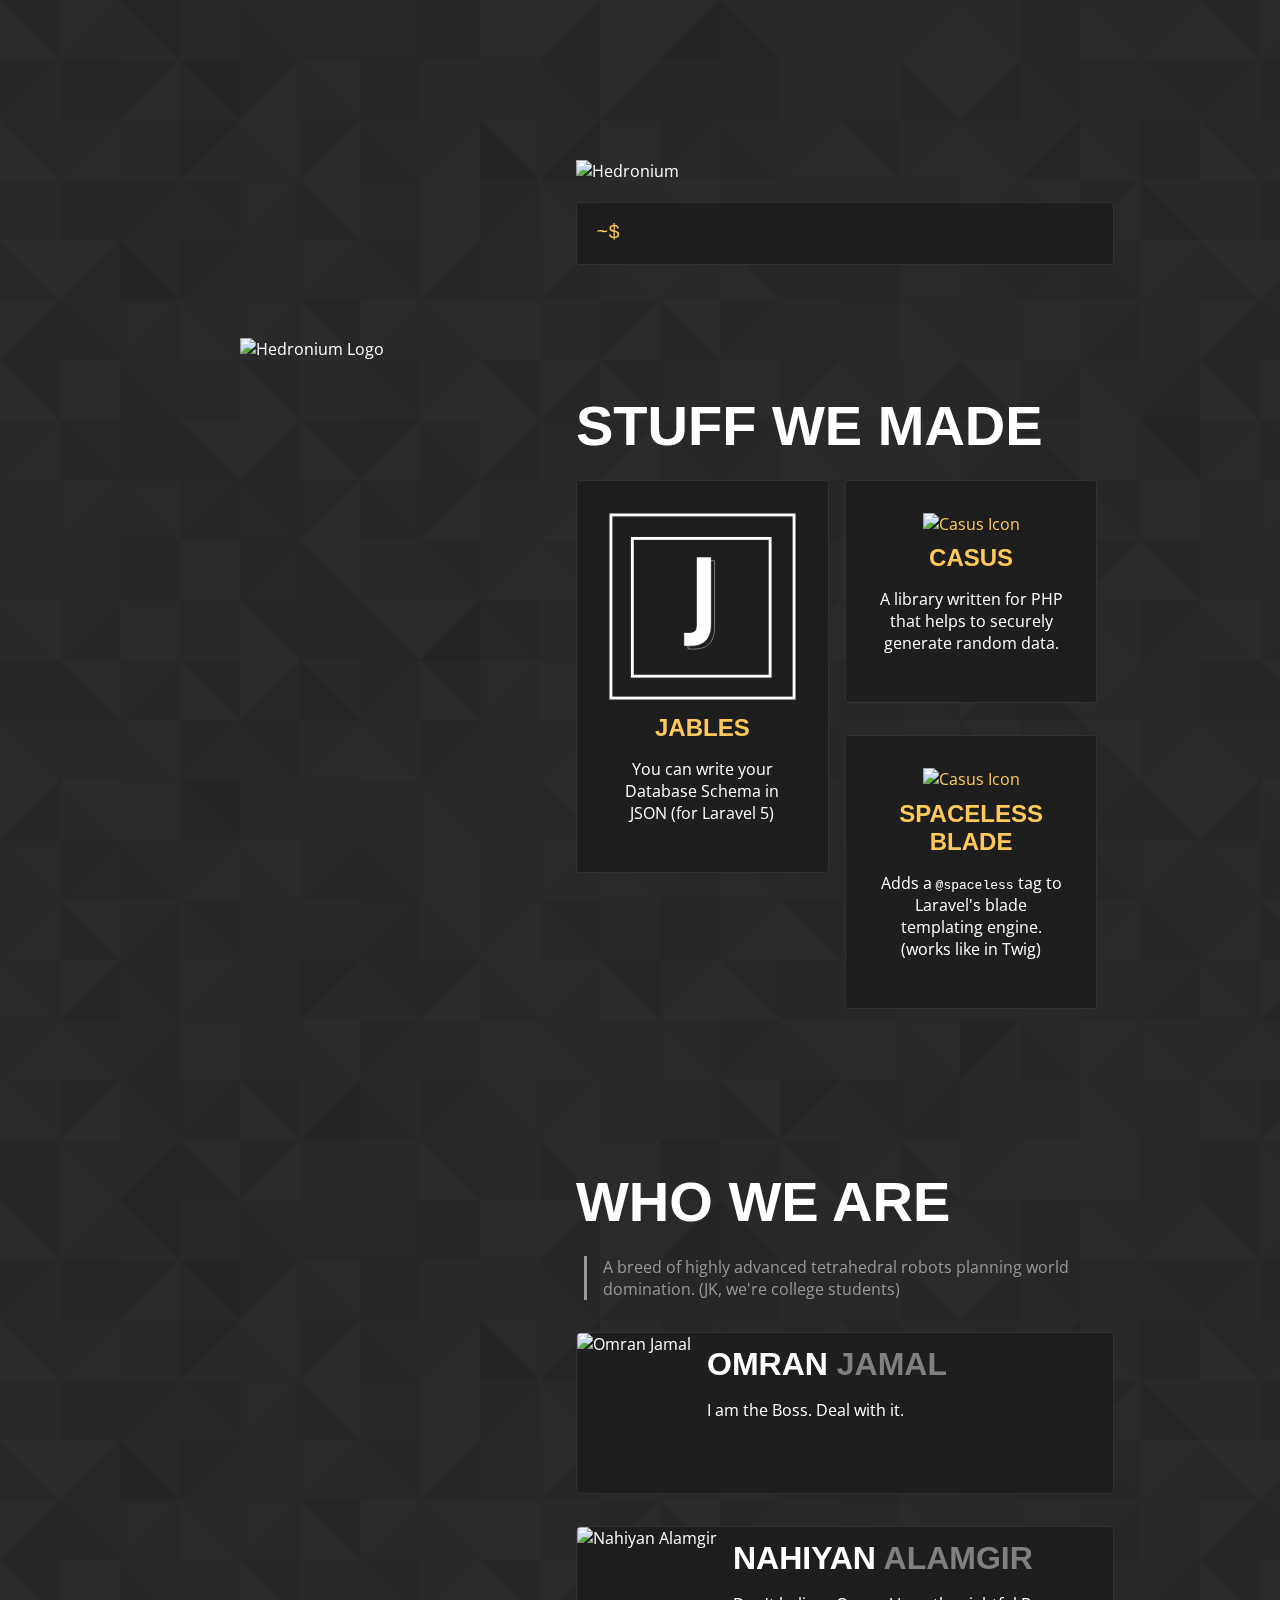
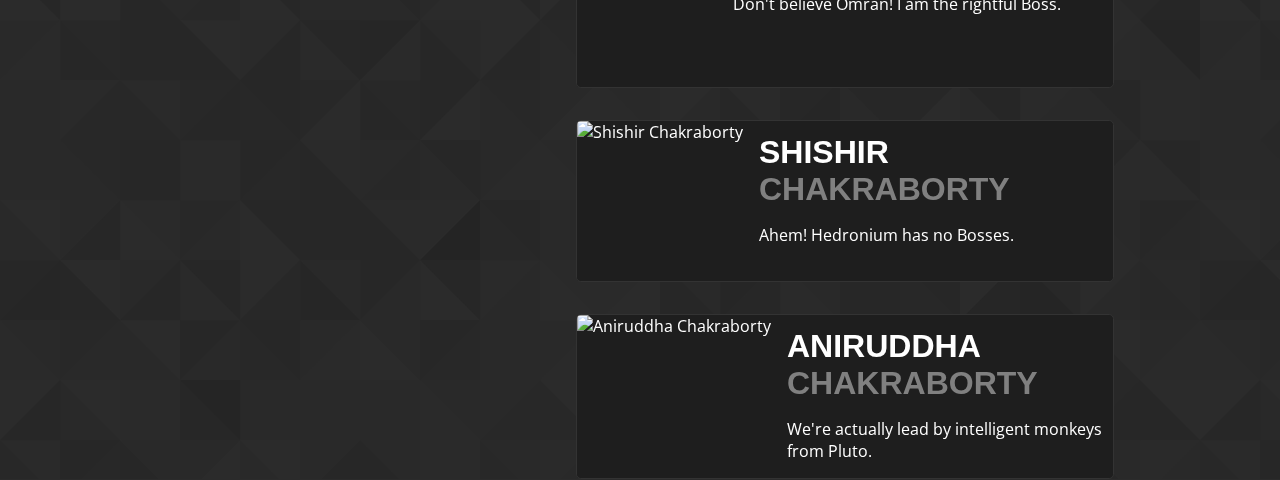
==== index.htm @ 778eb7bd "added the Jables Project" ====
<!DOCTYPE html>
<html lang="en">
<head>
	<meta charset="UTF-8">
	<meta name="viewport" content="width=device-width">

	<meta name="description" content="We're a team of young coders who write code when bored.">
	<meta name="keywords" content="Open Source, Hedronium, Team, Dhaka, Bangladesh">

	<meta property="og:title" content="Hedronium" />
	<meta property="og:type" content="website" />
	<meta property="og:site_name" content="Hedronium"/>
	<meta property="og:url" content="http://www.hedron.link" />
	<meta property="og:description" content="We code stuff when we're bored." />
	<meta property="og:locale" content="en_US" /> 

	<meta property="og:image" content="http://www.hedron.link/images/open_graph.jpg" />
	<meta property="og:image:width" content="1200" />
	<meta property="og:image:height" content="630" />

	<title>Hedronium</title>

	<link rel="stylesheet" href="//cdnjs.cloudflare.com/ajax/libs/normalize/3.0.3/normalize.min.css">
	<link rel="stylesheet" href="styles/fonts/bebas/BebasNeueBold-Regular.css">
	<link rel="stylesheet" href="styles/fonts/social/css/hedronium-social.css">
	<link href='http://fonts.googleapis.com/css?family=Open+Sans:400,300,700,800' rel='stylesheet' type='text/css'>

	<link rel="stylesheet" href="styles/hedronium.css">
	<link rel="icon" type="image/png" href="favicon.png">

	<script>
	  (function(i,s,o,g,r,a,m){i['GoogleAnalyticsObject']=r;i[r]=i[r]||function(){
	  (i[r].q=i[r].q||[]).push(arguments)},i[r].l=1*new Date();a=s.createElement(o),
	  m=s.getElementsByTagName(o)[0];a.async=1;a.src=g;m.parentNode.insertBefore(a,m)
	  })(window,document,'script','//www.google-analytics.com/analytics.js','ga');

	  ga('create', 'UA-65319241-1', 'auto');
	  ga('require', 'linkid', 'linkid.js');
	  ga('send', 'pageview');
	</script>
</head>
<body>
	<h1><strong>Hedron</strong>ium</h1>
	<div id="svg" class="svg target">
		<object type="image/svg+xml" data="images/logo.svg">
			<img src="images/logo.png" alt="Hedronium Logo">
		</object>
	</div>

	<div id="target" class="threed target hidden"></div>

	<main class="main">
		<section class="intro">
			<h2>Introduction</h2>
			<object type="image/svg+xml" data="images/textual.svg">
				<img src="images/textual.png" alt="Hedronium">
			</object>

			<p class="tagline">
				<span>~$</span>
				<span id="typist" class="typist">We code stuff when we're bored. </span>
			</p>

			<div class="social">
				<a href="https://github.com/hedronium" class="icon-github" title="Hedronium Github Profile" target="_blank"></a>
				<a href="https://www.facebook.com/hedronium" class="icon-facebook" title="Hedronium Facebook Page" target="_blank"></a>
			</div>
		</section>
		<section class="which">
			<h2>Stuff We Made</h2>
			<section class="projects">
				<div class="row">
					<a class="project" href="https://github.com/hedronium/Jables" target="_blank">
						<div class="image">
							<object type="image/svg+xml" data="images/jables.svg">
								<img src="images/jables.png" alt="Casus Icon">
							</object>
						</div>
						<h3>Jables</h3>
						<p>You can write your Database Schema in JSON (for Laravel 5)</p>
					</a>
					<a class="project" href="http://www.hedron.link/Casus/" target="_blank">
						<div class="image">
							<object type="image/svg+xml" data="images/casus.svg">
								<img src="images/casus.png" alt="Casus Icon">
							</object>
						</div>
						<h3>Casus</h3>
						<p>A library written for PHP that helps to securely generate random data.</p>
					</a>
					<a class="project" href="https://github.com/hedronium/SpacelessBlade" target="_blank">
						<div class="image">
							<object type="image/svg+xml" data="images/spaceless-blade.svg">
								<img src="images/spaceless-blade.png" alt="Casus Icon">
							</object>
						</div>
						<h3>Spaceless Blade</h3>
						<p>Adds a <code>@spaceless</code> tag to Laravel's blade templating engine. (works like in Twig)</p>
					</a>
				</div>
			</section>
		</section>
		<section class="who">
			<h2>Who We Are</h2>
			<blockquote class="desc">
				A breed of highly advanced tetrahedral robots planning world domination. (JK, we're college students)
			</blockquote>
			<div class="faces">
				<div class="face">
					<div class="pic">
						<img src="images/faces/omran.jpg" alt="Omran Jamal">
					</div>
					<h3><em>Omran</em> Jamal</h3>
					<p>I am the Boss. Deal with it.</p>
					<div class="social">
						<a href="https://facebook.com/omran.jamal" class="icon-facebook" target="_blank"></a>
						<a href="https://github.com/omranjamal" class="icon-github" target="_blank"></a>
						<a href="https://twitter.com/omranjamal" class="icon-twitter" target="_blank"></a>
						<a href="http://omranjamal.me" class="icon-web" target="_blank"></a>
					</div>
				</div>
				<div class="face">
					<div class="pic">
						<img src="images/faces/nahiyan.jpg" alt="Nahiyan Alamgir">
					</div>
					<h3><em>Nahiyan</em> Alamgir</h3>
					<p>Don't believe Omran! I am the rightful Boss.</p>
					<div class="social">
						<a href="https://www.facebook.com/Nahiyan123" class="icon-facebook" target="_blank"></a>
						<a href="" class="icon-github" target="_blank"></a>
					</div>
				</div>
				<div class="face">
					<div class="pic">
						<img src="images/faces/shishir.jpg" alt="Shishir Chakraborty">
					</div>
					<h3><em>Shishir</em> Chakraborty</h3>
					<p>Ahem! Hedronium has no Bosses.</p>
					<div class="social">
						<a href="https://www.facebook.com/shishir.chakraborty" class="icon-facebook" target="_blank"></a>
						<a href="" class="icon-github" target="_blank"></a>
					</div>
				</div>
				<div class="face">
					<div class="pic">
						<img src="images/faces/aniruddha.jpg" alt="Aniruddha Chakraborty">
					</div>
					<h3><em>Aniruddha</em> Chakraborty</h3>
					<p>We're actually lead by intelligent monkeys from Pluto.</p>
					<div class="social">
						<a href="https://www.facebook.com/aniruddha.chakraborty.5817" class="icon-facebook" target="_blank"></a>
						<a href="" class="icon-github" target="_blank"></a>
					</div>
				</div>
			</div>
		</section>
	</main>

	<script src="https://cdnjs.cloudflare.com/ajax/libs/jquery/2.1.4/jquery.min.js"></script>
	<script src="https://cdnjs.cloudflare.com/ajax/libs/three.js/r71/three.min.js"></script>

	<script src="js/3d.js"></script>
	<script src="bower_components/typed.js/dist/typed.min.js"></script>
	<script src="js/modernizer.js"></script>
	<script src="js/hedronium.js"></script>
</body>
</html>
---- styles/hedronium.css ----
.clear:before,.which .project:before,.which .row:before,.who .face:before,.clear:after,.which .project:after,.which .row:after,.who .face:after{content:" ";display:table}.clear:after,.which .project:after,.which .row:after,.who .face:after{clear:both}.clear,.which .project,.which .row,.who .face{*zoom:1}*{box-sizing:border-box}html,body{background:#2B2B2B url(../images/background.png);color:#fff;font-family:'Open Sans', sans-serif}h1{display:none}h2,h3{text-transform:uppercase;font-family:BebasNeueBold, sans-serif;color:#fff;margin:0.4em 0}h2{font-size:2.5em;text-align:center}a{text-decoration:none;color:#FFC95A;-moz-transition:all 100ms;-o-transition:all 100ms;-webkit-transition:all 100ms;transition:all 100ms}a:hover{color:#ffeac0}blockquote{margin:0.5em;padding-left:1em;border-left:0.2em solid #999;color:#999;font-style:italics}.intro p,.which .project,.who .face{background-color:#1e1e1e;-moz-border-radius:0.2em;-webkit-border-radius:0.2em;border-radius:0.2em;border:0.1em #333 solid}.target{position:absolute;width:100%;height:65%;top:0;left:0}.main{width:90%;margin:auto;left:0;right:0;position:absolute;top:55%}.intro{margin-bottom:8em}.intro h2{display:none}.intro object,.intro img{width:100%}.intro p{color:#FFC95A;font-size:1.5em;padding:1em;font-family:monospace;margin:1em 0}.intro .social{text-align:center}.intro a{font-size:3em;text-shadow:0 0.1em 0 rgba(0,0,0,0.4);text-shadow:0 0.1em 0 0 rgba(0,0,0,0.4)}.which{margin-bottom:8em}.which .project{width:100%}.which .project{display:block;float:left;width:100%;-moz-transition:all 200ms;-o-transition:all 200ms;-webkit-transition:all 200ms;transition:all 200ms;padding:2em}.which .project:hover{background:#121212}.which object,.which img{width:100%}.which object{pointer-events:none}.which .projects{text-align:center}.which .row{width:100%}.which .project{margin-bottom:2em}.which h3{color:#FFC95A;font-size:1.5em}.which p{color:#fff}.who{margin-bottom:10em}.who .face{padding:2em;overflow:hidden;width:100%;-moz-border-radius:0.3em;-webkit-border-radius:0.3em;border-radius:0.3em;margin:2em 0}.who .pic{display:none}.who img{display:inline-block;height:100%}.who h3{font-size:2em;color:gray}.who h3 em{font-style:normal;color:#fff}.who .social a{font-size:1.3em;text-shadow:0 0.2em 0 rgba(0,0,0,0.4);text-shadow:0 0.2em 0 0 rgba(0,0,0,0.4)}.target.threed{display:none}.target object,.target img{position:absolute;margin:auto;top:0;left:0;right:0;bottom:0;width:50%;max-height:50%}html.webgl .svg{display:none}html.webgl .threed{display:block}
@media (max-width: 48em){b{color:0}}@media (min-width: 48em){b{color:0}h2{text-align:left;font-size:3.5em}.target,.main{top:0}.target{float:left;width:50%;position:fixed;height:100%;right:0}.main{float:left;width:55%;height:100%;left:auto;padding-top:10em;position:absolute;right:0;padding-right:2em}.main>section{width:80%}body{margin-bottom:1px}.intro .social{text-align:right}.which .project{float:left;width:47%;margin-right:3%}.who .face{padding:0}.who .pic{display:block;height:10em;float:left;margin-right:1em;text-align:center}}@media (min-width: 48em) and (max-width: 75em){b{color:0}}@media (min-width: 75em){b{color:0}}
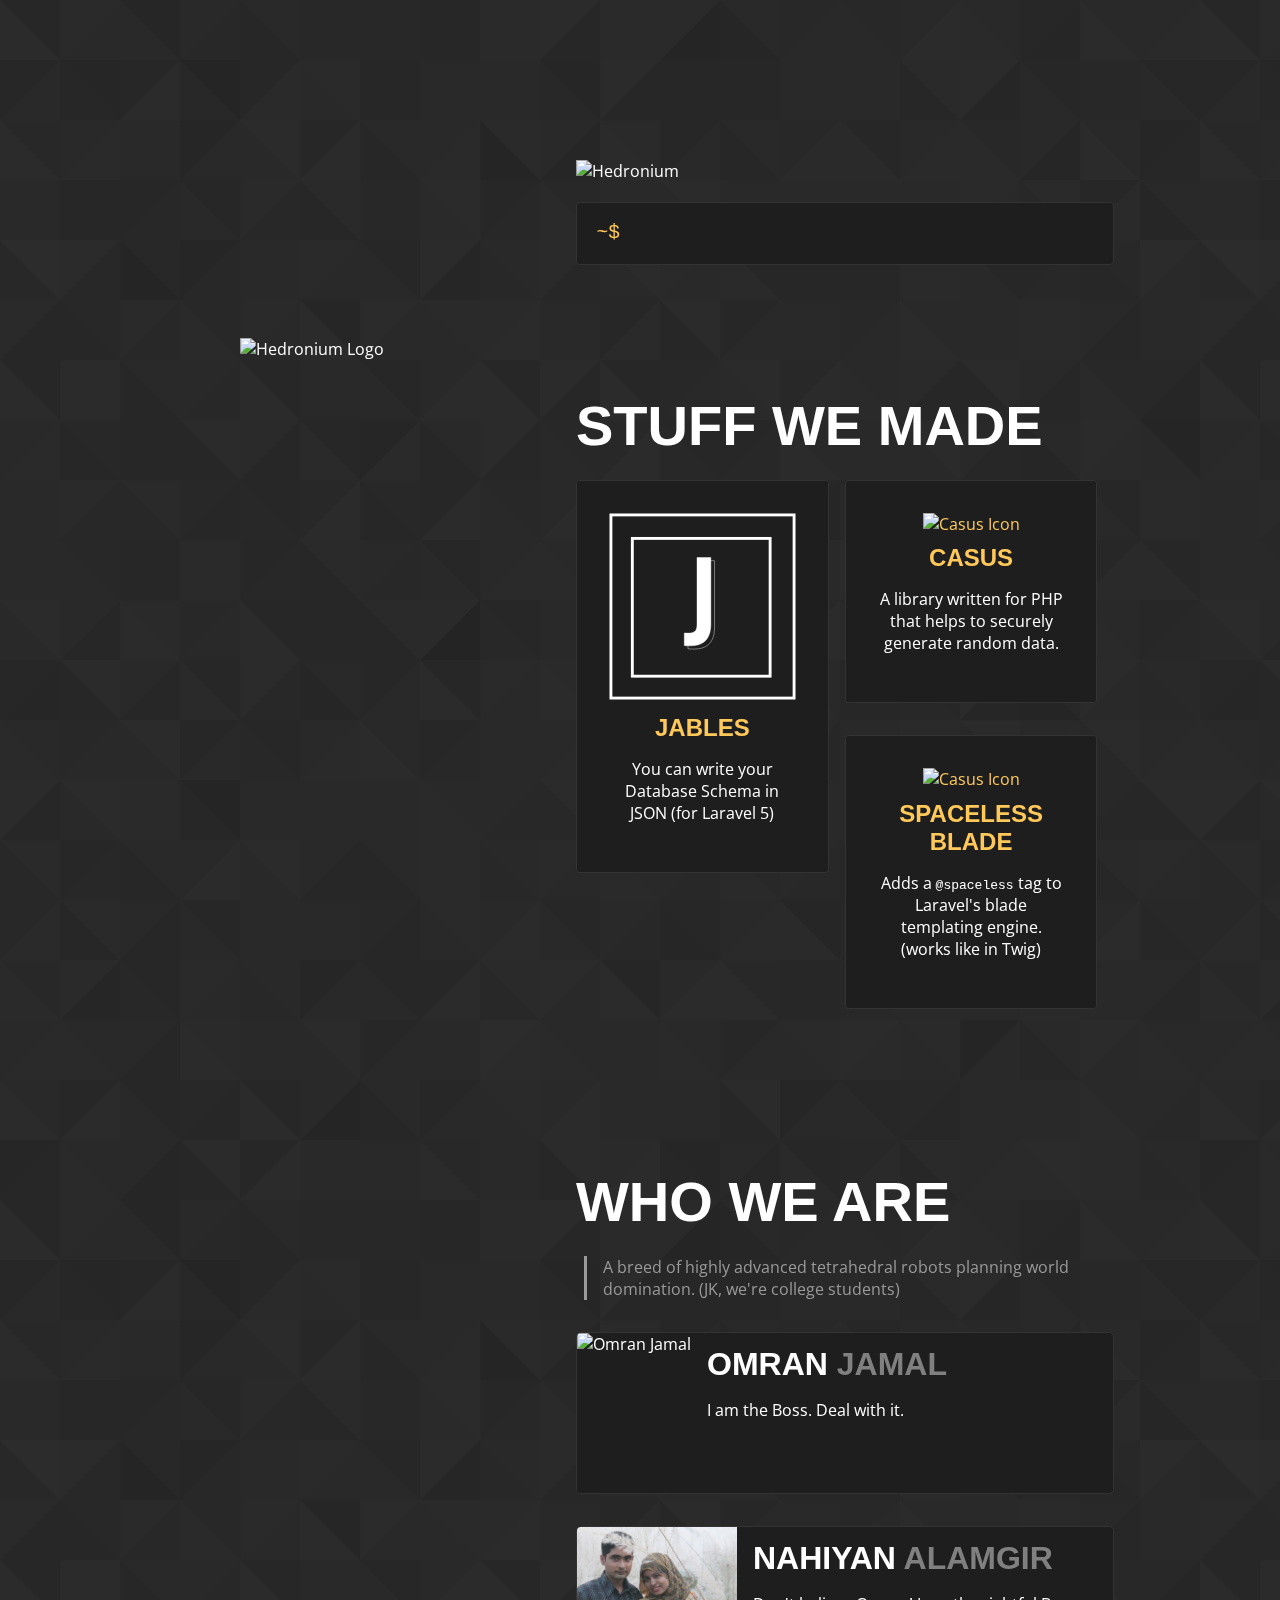
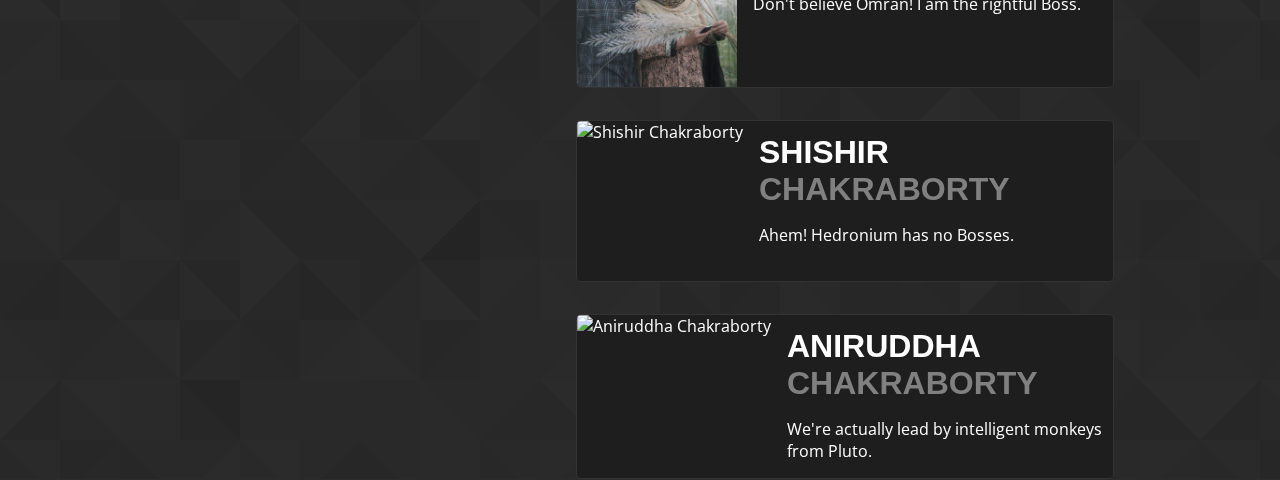
==== commit 12389e77: "Merge branch 'master' of github.com:Hedronium/hedronium.github.io" ====
--- a/index.htm
+++ b/index.htm
@@ -128,6 +128,7 @@
 					<div class="social">
 						<a href="https://www.facebook.com/Nahiyan123" class="icon-facebook" target="_blank"></a>
 						<a href="" class="icon-github" target="_blank"></a>
+						<a href="https://twitter.com/bdhlab" class="icon-twitter" target="_blank"></a>
 					</div>
 				</div>
 				<div class="face">
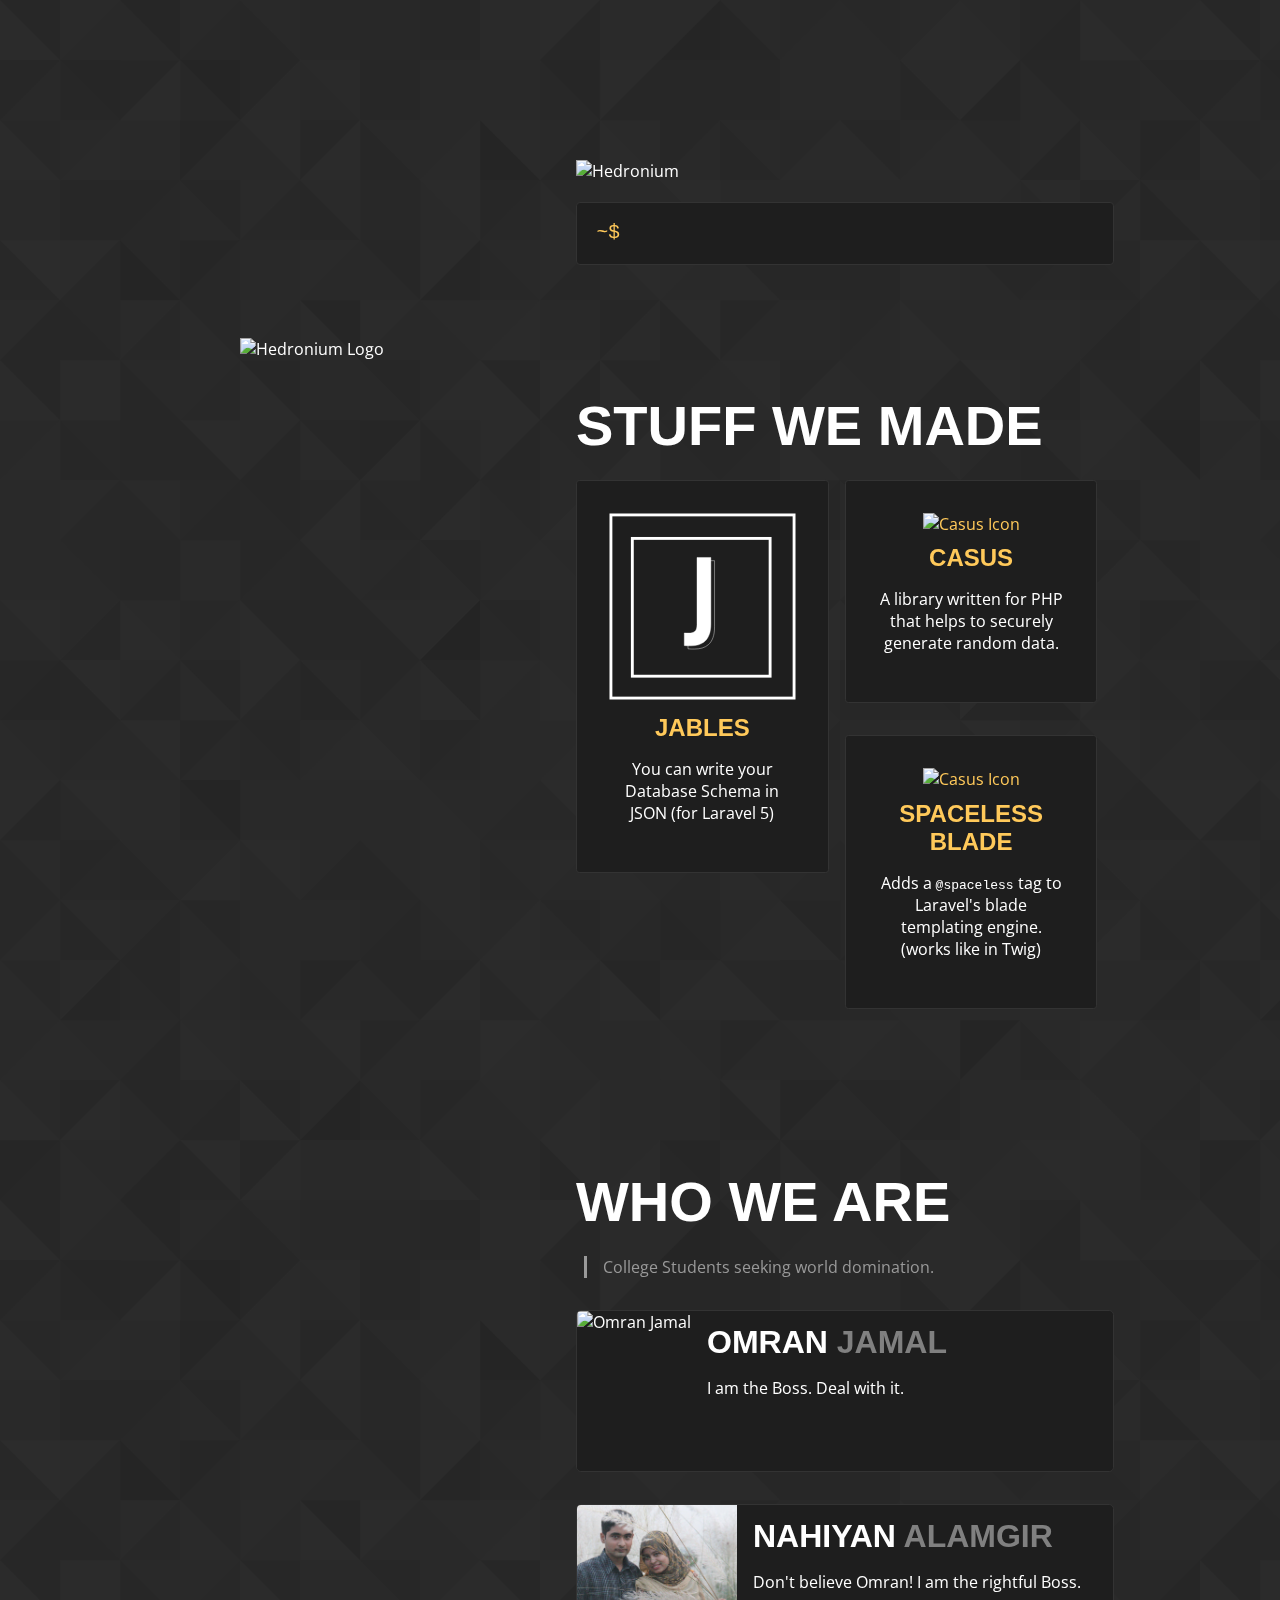
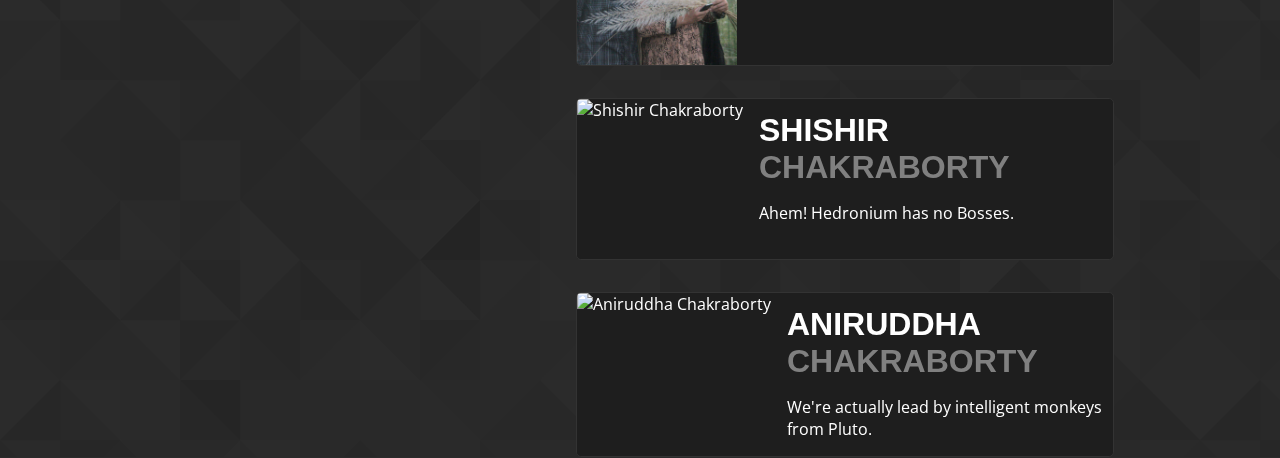
==== commit e63fddd2: "Merge pull request #1 from Hedronium/info-update" ====
--- a/index.htm
+++ b/index.htm
@@ -12,7 +12,7 @@
 	<meta property="og:site_name" content="Hedronium"/>
 	<meta property="og:url" content="http://www.hedron.link" />
 	<meta property="og:description" content="We code stuff when we're bored." />
-	<meta property="og:locale" content="en_US" /> 
+	<meta property="og:locale" content="en_US" />
 
 	<meta property="og:image" content="http://www.hedron.link/images/open_graph.jpg" />
 	<meta property="og:image:width" content="1200" />
@@ -103,7 +103,7 @@
 		<section class="who">
 			<h2>Who We Are</h2>
 			<blockquote class="desc">
-				A breed of highly advanced tetrahedral robots planning world domination. (JK, we're college students)
+				College Students seeking world domination.
 			</blockquote>
 			<div class="faces">
 				<div class="face">
@@ -150,7 +150,8 @@
 					<p>We're actually lead by intelligent monkeys from Pluto.</p>
 					<div class="social">
 						<a href="https://www.facebook.com/aniruddha.chakraborty.5817" class="icon-facebook" target="_blank"></a>
-						<a href="" class="icon-github" target="_blank"></a>
+						<a href="https://github.com/aniruddha-chakraborty" class="icon-github" target="_blank"></a>
+						<a href="http://anichakraborty.me" class="icon-web" target="_blank"></a>
 					</div>
 				</div>
 			</div>
@@ -165,4 +166,4 @@
 	<script src="js/modernizer.js"></script>
 	<script src="js/hedronium.js"></script>
 </body>
-</html>+</html>
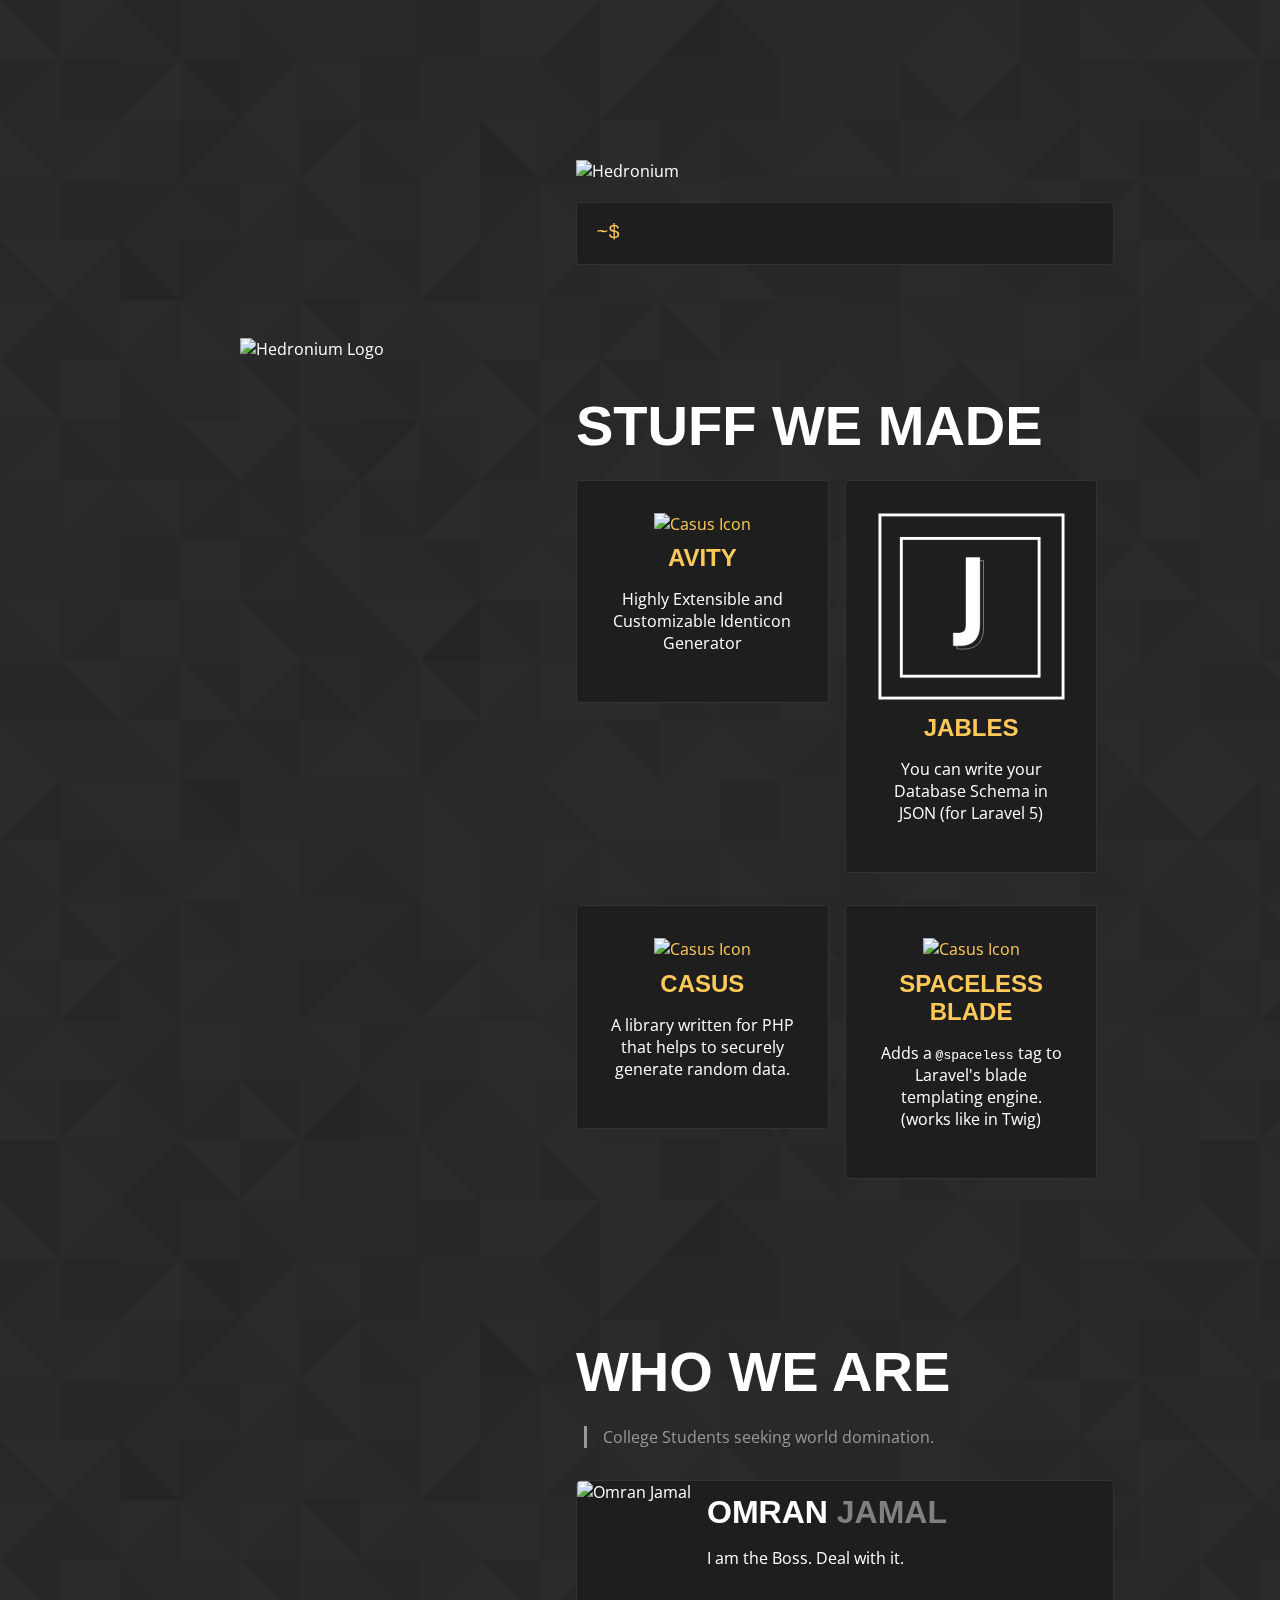
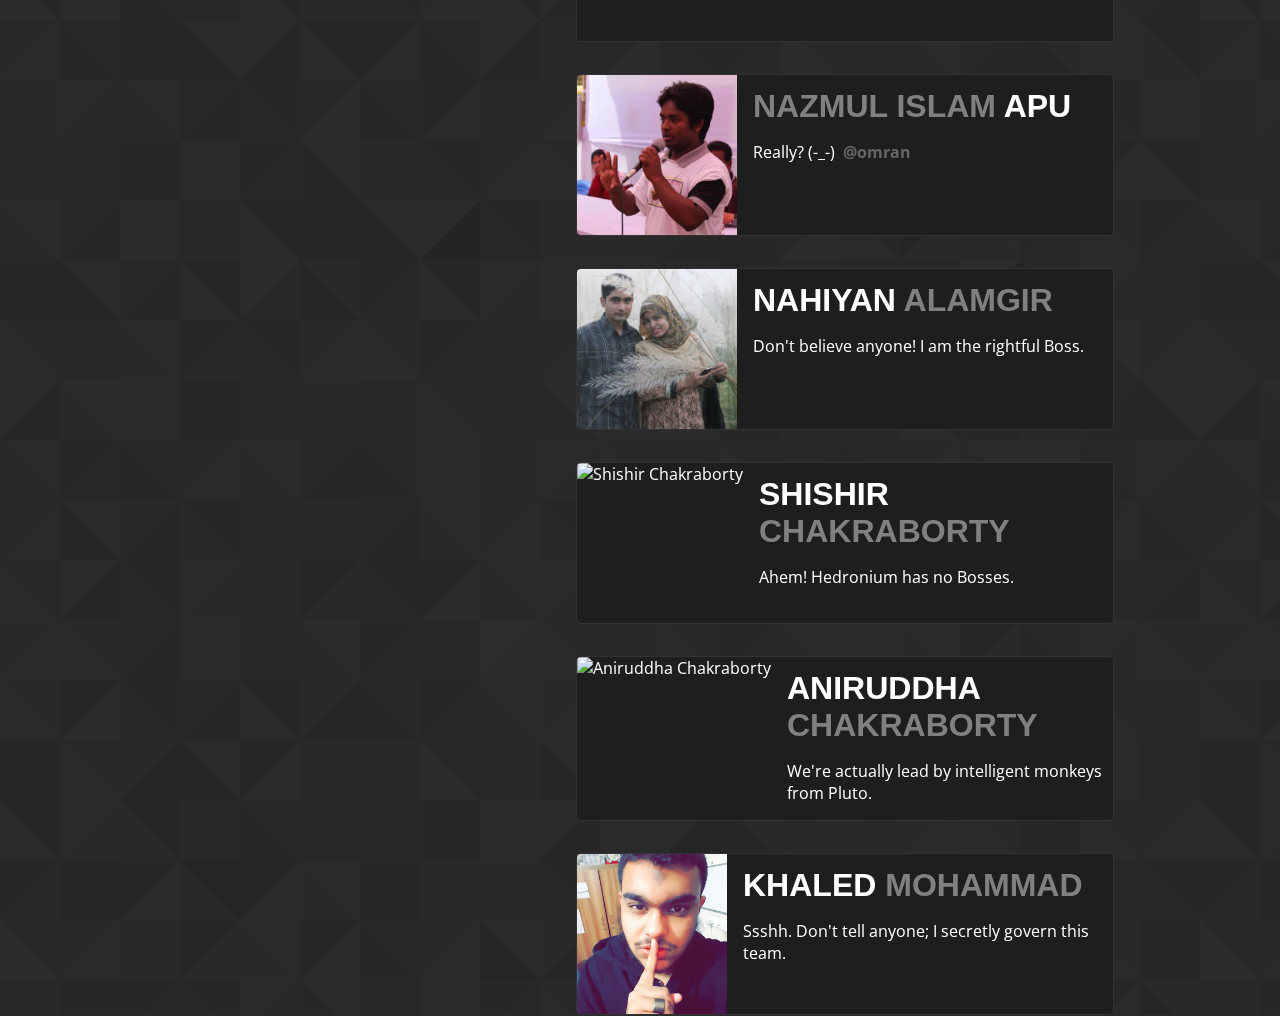
==== commit 8788af2b: "Added Khaled & Apu Bhaiya" ====
--- a/index.htm
+++ b/index.htm
@@ -70,6 +70,15 @@
 			<h2>Stuff We Made</h2>
 			<section class="projects">
 				<div class="row">
+					<a class="project" href="https://github.com/Hedronium/Avity" target="_blank">
+						<div class="image">
+							<!-- <object type="image/svg+xml" data="images/jables.svg"> -->
+								<img src="https://cloud.githubusercontent.com/assets/4700757/11439322/cf39b7a8-9524-11e5-9320-2b6045211b5f.jpeg" alt="Casus Icon">
+							<!-- </object> -->
+						</div>
+						<h3>Avity</h3>
+						<p>Highly Extensible and Customizable Identicon Generator</p>
+					</a>
 					<a class="project" href="https://github.com/hedronium/Jables" target="_blank">
 						<div class="image">
 							<object type="image/svg+xml" data="images/jables.svg">
@@ -121,10 +130,21 @@
 				</div>
 				<div class="face">
 					<div class="pic">
+						<img src="images/faces/apu.jpg" alt="Nazmul Islam Apu">
+					</div>
+					<h3>Nazmul Islam <em>Apu</em></h3>
+					<p>Really? (-_-) &nbsp;<b style="color: #666;">@omran</b></p>
+					<div class="social">
+						<a href="https://www.facebook.com/nazmulislam.apu.1" class="icon-facebook" target="_blank"></a>
+						<a href="https://github.com/apunazmul" class="icon-github" target="_blank"></a>
+					</div>
+				</div>
+				<div class="face">
+					<div class="pic">
 						<img src="images/faces/nahiyan.jpg" alt="Nahiyan Alamgir">
 					</div>
 					<h3><em>Nahiyan</em> Alamgir</h3>
-					<p>Don't believe Omran! I am the rightful Boss.</p>
+					<p>Don't believe anyone! I am the rightful Boss.</p>
 					<div class="social">
 						<a href="https://www.facebook.com/Nahiyan123" class="icon-facebook" target="_blank"></a>
 						<a href="" class="icon-github" target="_blank"></a>
@@ -152,6 +172,17 @@
 						<a href="https://www.facebook.com/aniruddha.chakraborty.5817" class="icon-facebook" target="_blank"></a>
 						<a href="https://github.com/aniruddha-chakraborty" class="icon-github" target="_blank"></a>
 						<a href="http://anichakraborty.me" class="icon-web" target="_blank"></a>
+					</div>
+				</div>
+				<div class="face">
+					<div class="pic">
+						<img src="images/faces/khaled.jpg" alt="Aniruddha Chakraborty">
+					</div>
+					<h3><em>Khaled</em> Mohammad</h3>
+					<p>Ssshh. Don't tell anyone; I secretly govern this team.</p>
+					<div class="social">
+						<a href="https://www.facebook.com/itskhaledmohammad" class="icon-facebook" target="_blank"></a>
+						<a href="https://github.com/itskhaledmohammad" class="icon-github" target="_blank"></a>
 					</div>
 				</div>
 			</div>
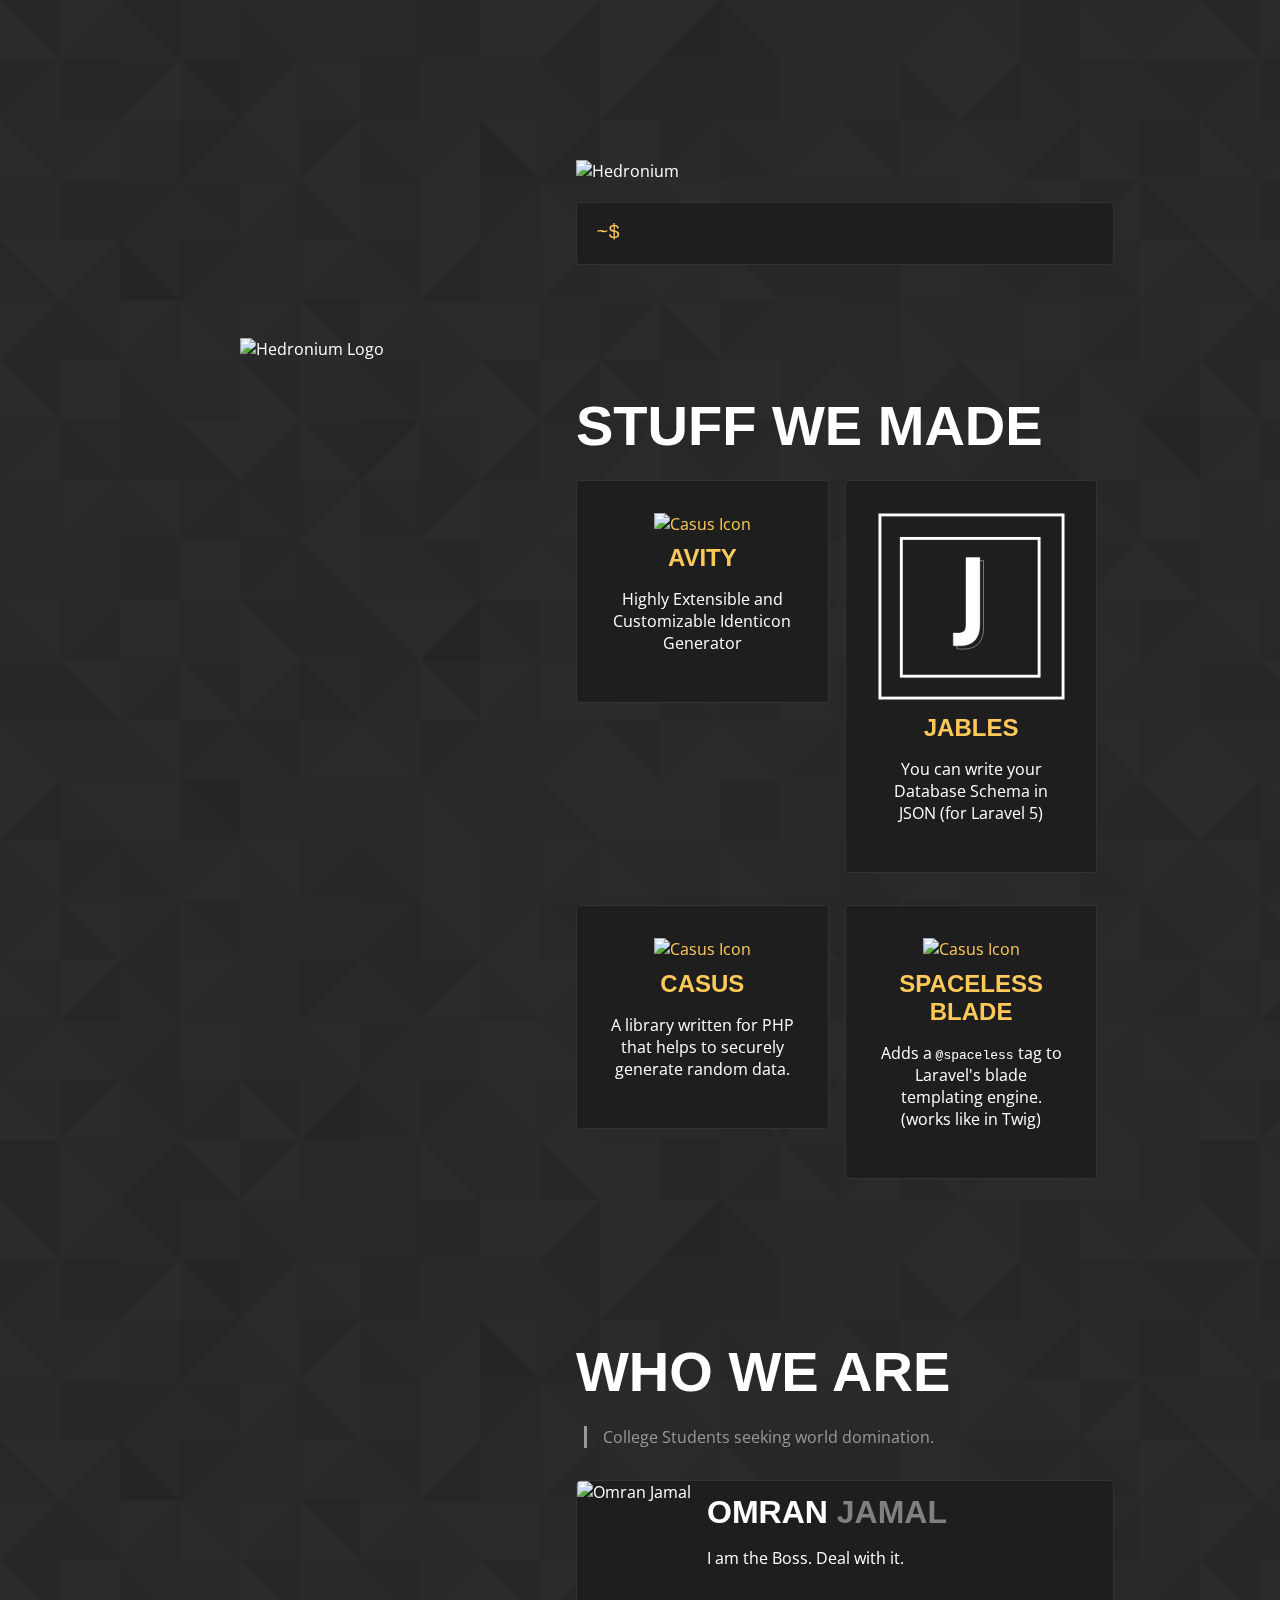
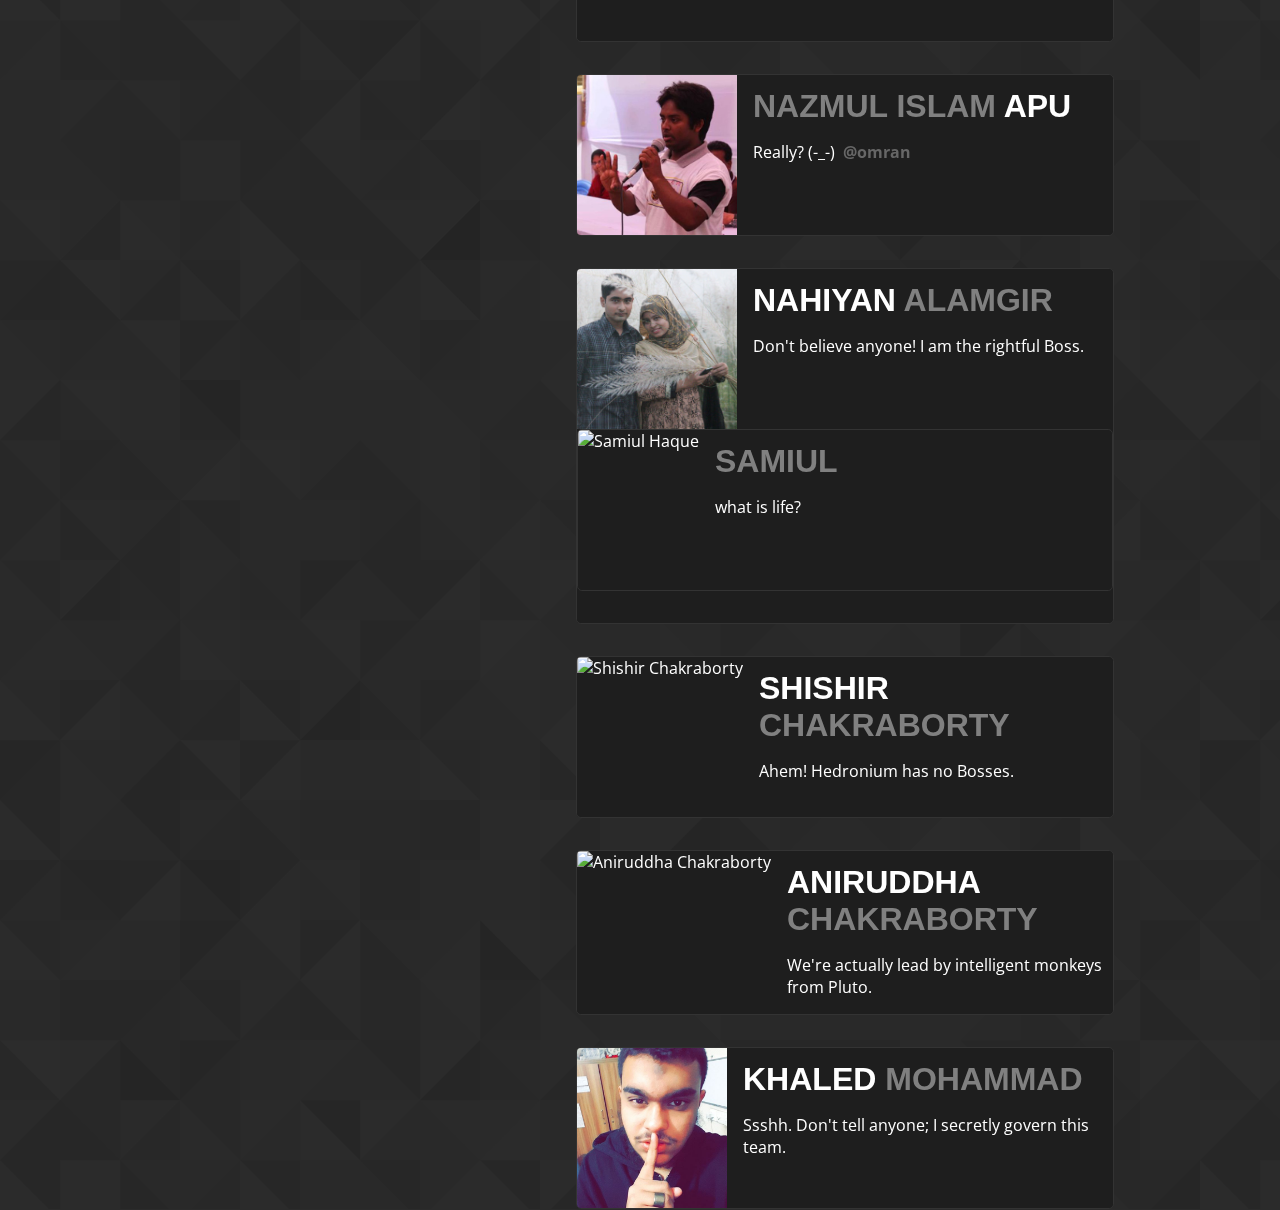
==== commit 5b362139: "Update index.htm" ====
--- a/index.htm
+++ b/index.htm
@@ -150,6 +150,19 @@
 						<a href="" class="icon-github" target="_blank"></a>
 						<a href="https://twitter.com/bdhlab" class="icon-twitter" target="_blank"></a>
 					</div>
+				<div class="face">
+					 <div class="pic">
+					        <img src="https://drive.google.com/file/d/0B-f-XwTPeUx3MmRQNWZvaVZWTGM/view?usp=sharing" alt="Samiul Haque">
+					 </div>
+					 <h3>Samiul</h3>
+				         <p>what is life?</p>
+				         <div class="social">
+				         	<a href="https://www.facebook.com/Samiul.Haque007" class="icon-facebook" target="_blank"></a>
+						<a href="https://github.com/ViperXYZ" class="icon-github" target="_blank"></a>
+						<a href="https://twitter.com/SamHaque97" class="icon-twitter" target="_blank"></a>
+				    </div>
+					
+				</div>
 				</div>
 				<div class="face">
 					<div class="pic">
@@ -183,6 +196,7 @@
 					<div class="social">
 						<a href="https://www.facebook.com/itskhaledmohammad" class="icon-facebook" target="_blank"></a>
 						<a href="https://github.com/itskhaledmohammad" class="icon-github" target="_blank"></a>
+						<a href="https://twitter.com/itskhaledmd" class="icon-twitter" target="_blank"></a>
 					</div>
 				</div>
 			</div>
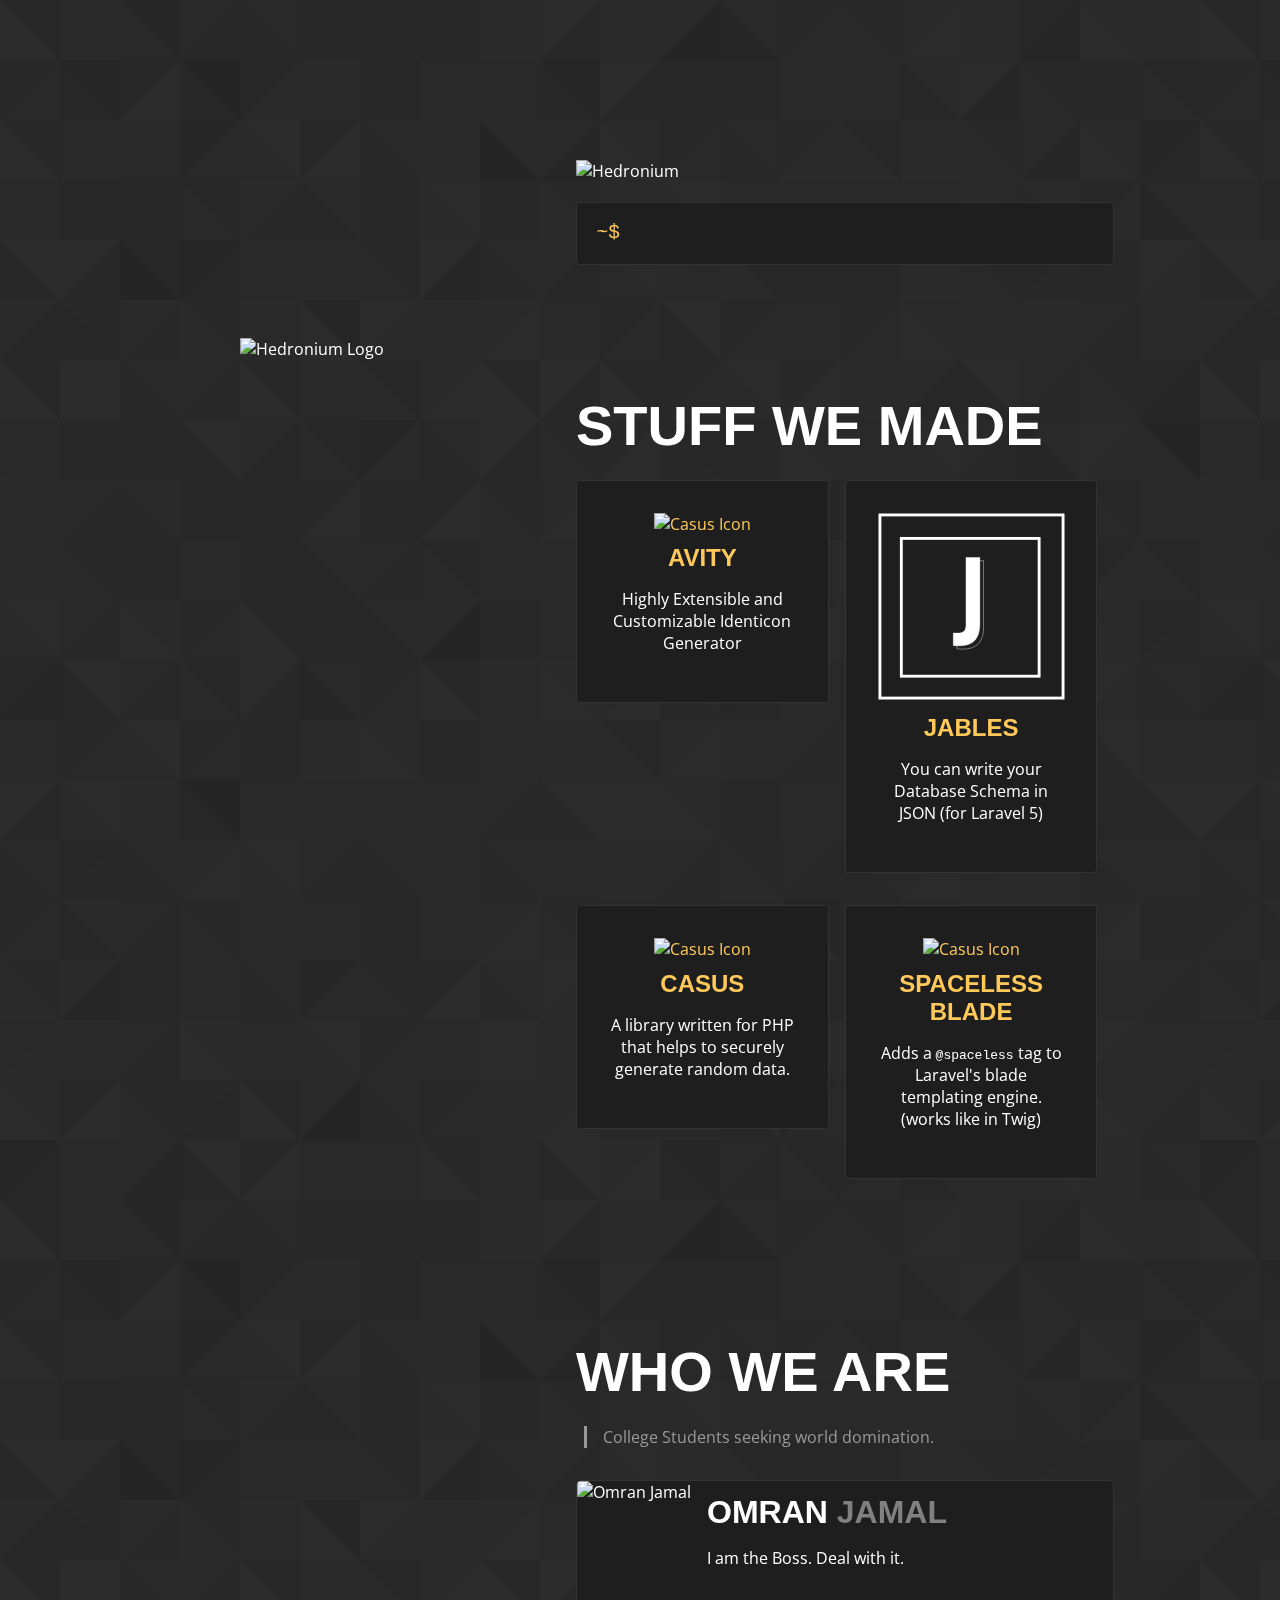
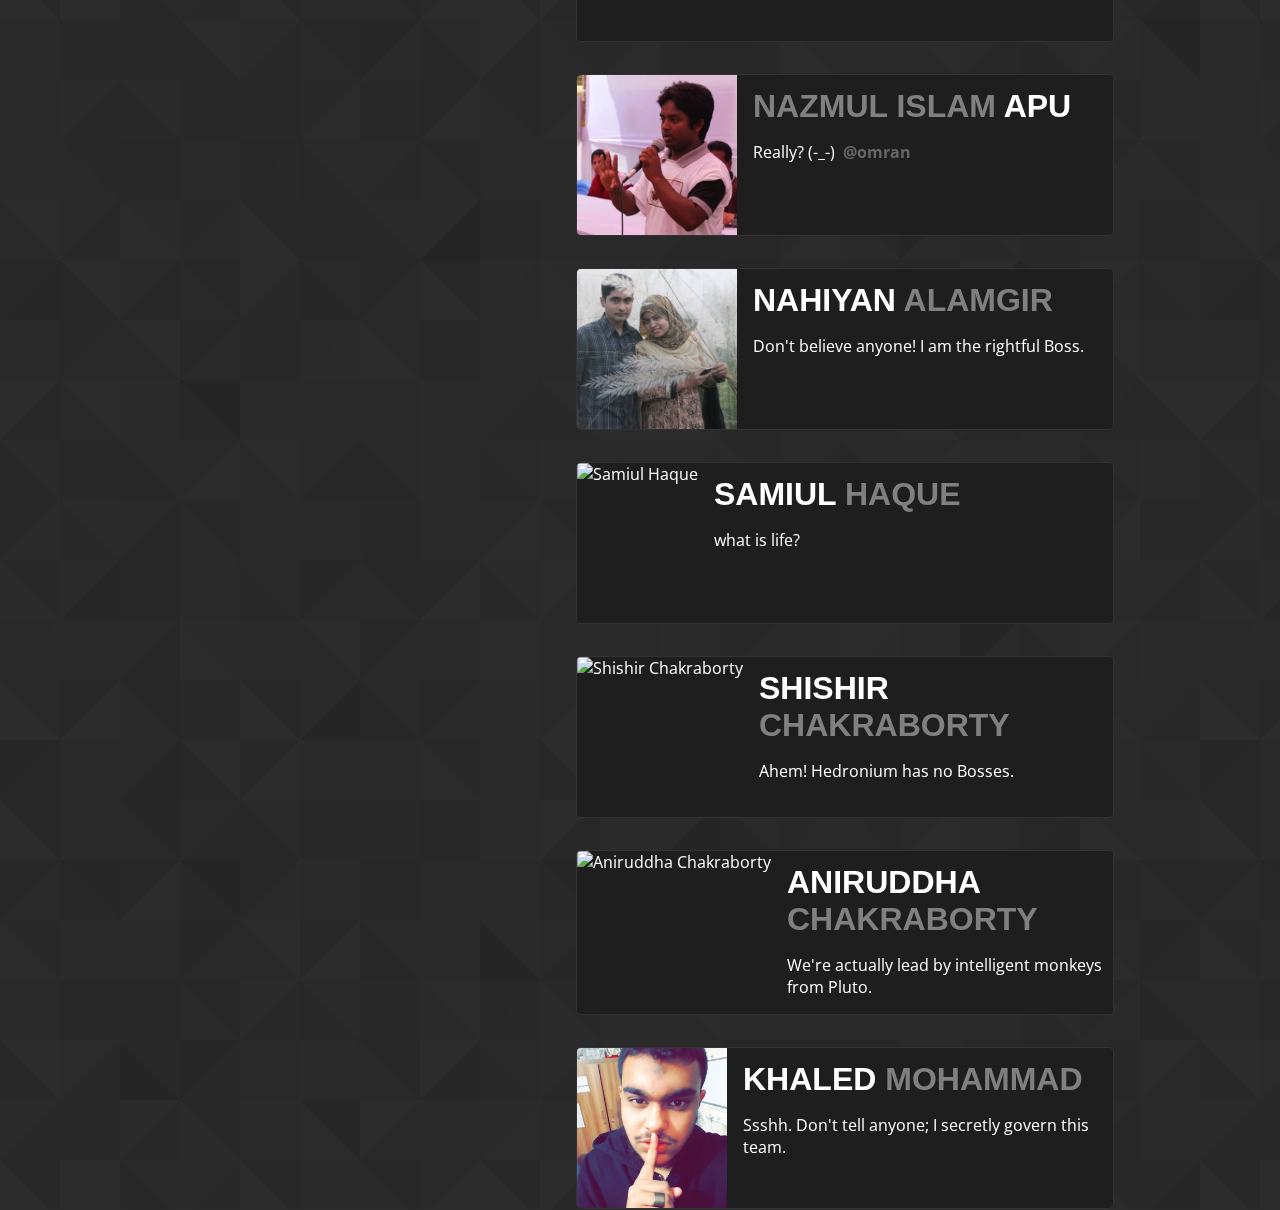
==== commit c8e570d7: "Fixed messed up code" ====
--- a/index.htm
+++ b/index.htm
@@ -147,22 +147,21 @@
 					<p>Don't believe anyone! I am the rightful Boss.</p>
 					<div class="social">
 						<a href="https://www.facebook.com/Nahiyan123" class="icon-facebook" target="_blank"></a>
-						<a href="" class="icon-github" target="_blank"></a>
+						<a href="https://www.github.com/nahiyan" class="icon-github" target="_blank"></a>
 						<a href="https://twitter.com/bdhlab" class="icon-twitter" target="_blank"></a>
 					</div>
-				<div class="face">
-					 <div class="pic">
-					        <img src="https://drive.google.com/file/d/0B-f-XwTPeUx3MmRQNWZvaVZWTGM/view?usp=sharing" alt="Samiul Haque">
-					 </div>
-					 <h3>Samiul</h3>
-				         <p>what is life?</p>
-				         <div class="social">
-				         	<a href="https://www.facebook.com/Samiul.Haque007" class="icon-facebook" target="_blank"></a>
+				</div>
+				<div class="face">
+					<div class="pic">
+					    <img src="https://drive.google.com/file/d/0B-f-XwTPeUx3MmRQNWZvaVZWTGM/view?usp=sharing" alt="Samiul Haque">
+					</div>
+					<h3><em>Samiul</em> Haque</h3>
+			        <p>what is life?</p>
+			        <div class="social">
+				        <a href="https://www.facebook.com/Samiul.Haque007" class="icon-facebook" target="_blank"></a>
 						<a href="https://github.com/ViperXYZ" class="icon-github" target="_blank"></a>
-						<a href="https://twitter.com/SamHaque97" class="icon-twitter" target="_blank"></a>
-				    </div>
-					
-				</div>
+						<a href="https://twitter.com/SamHaque97" class="icon-twitter" target="_blank"></a>					
+					</div>
 				</div>
 				<div class="face">
 					<div class="pic">
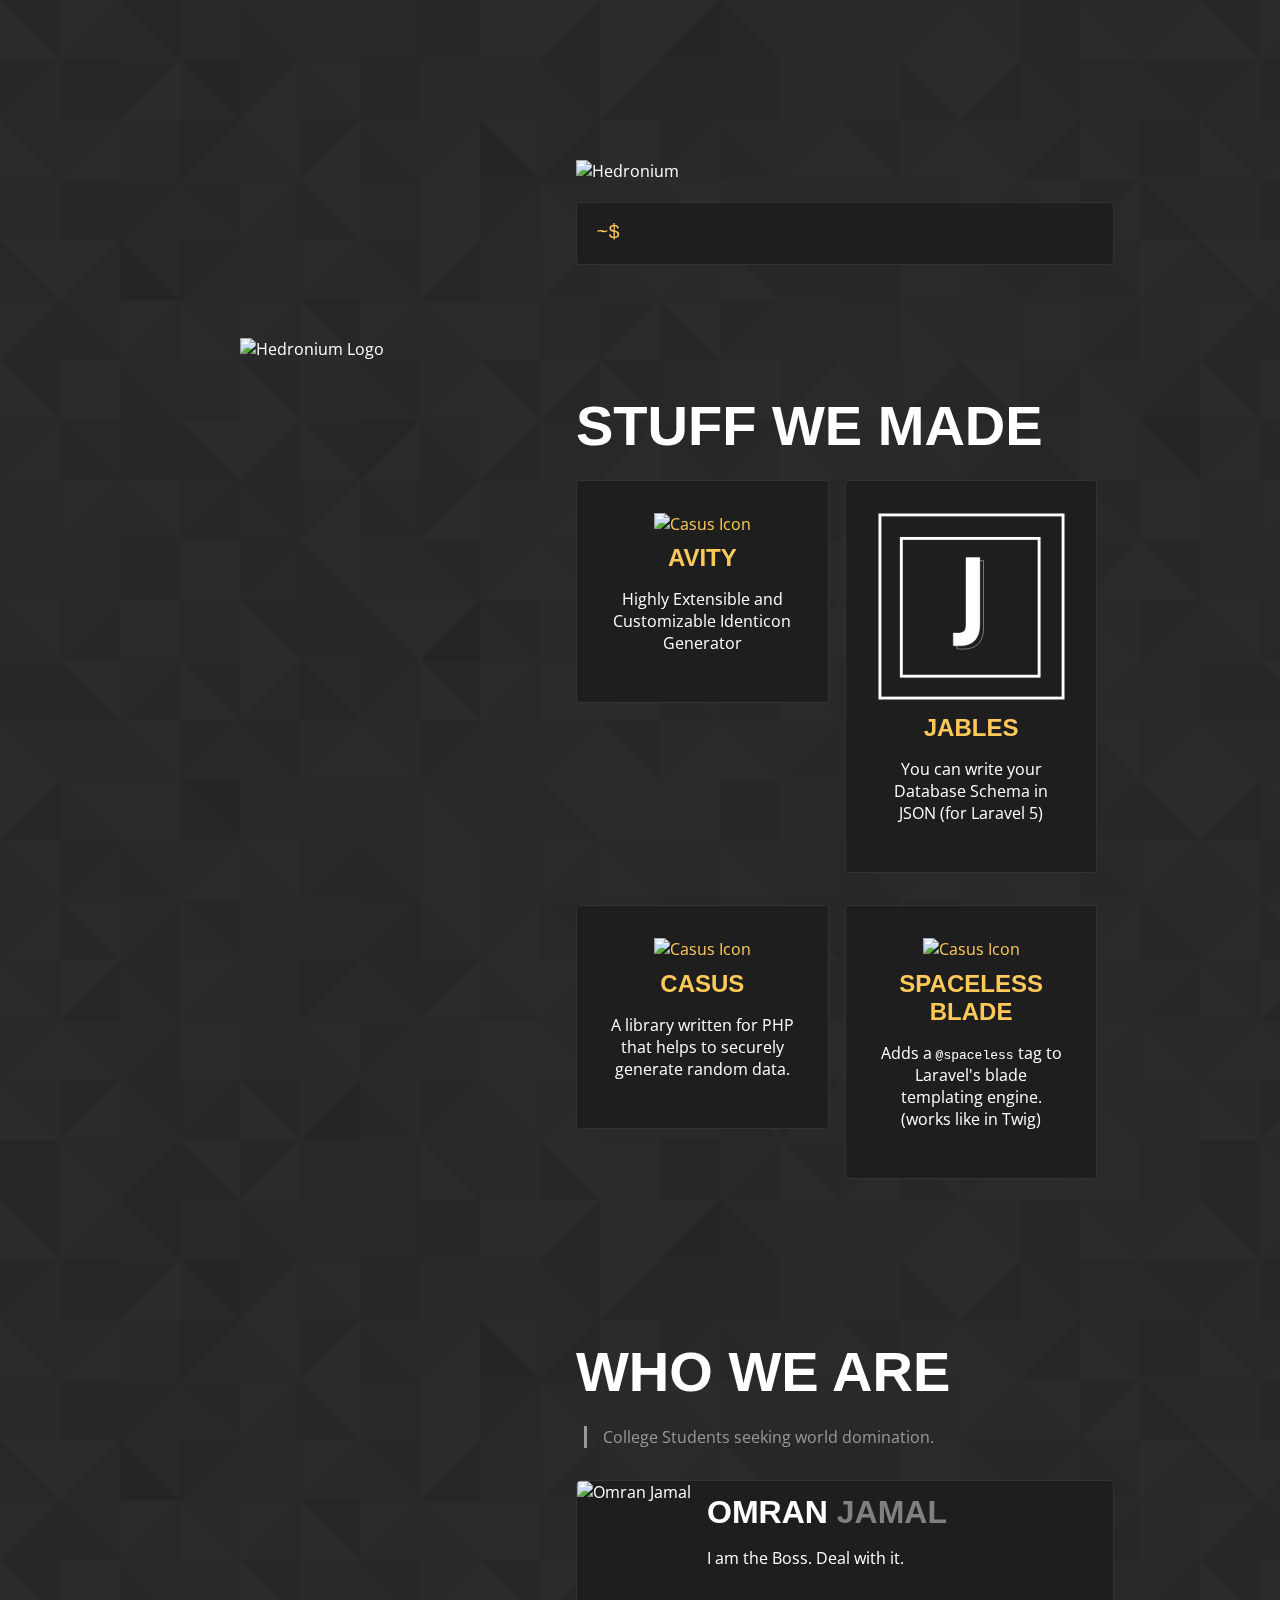
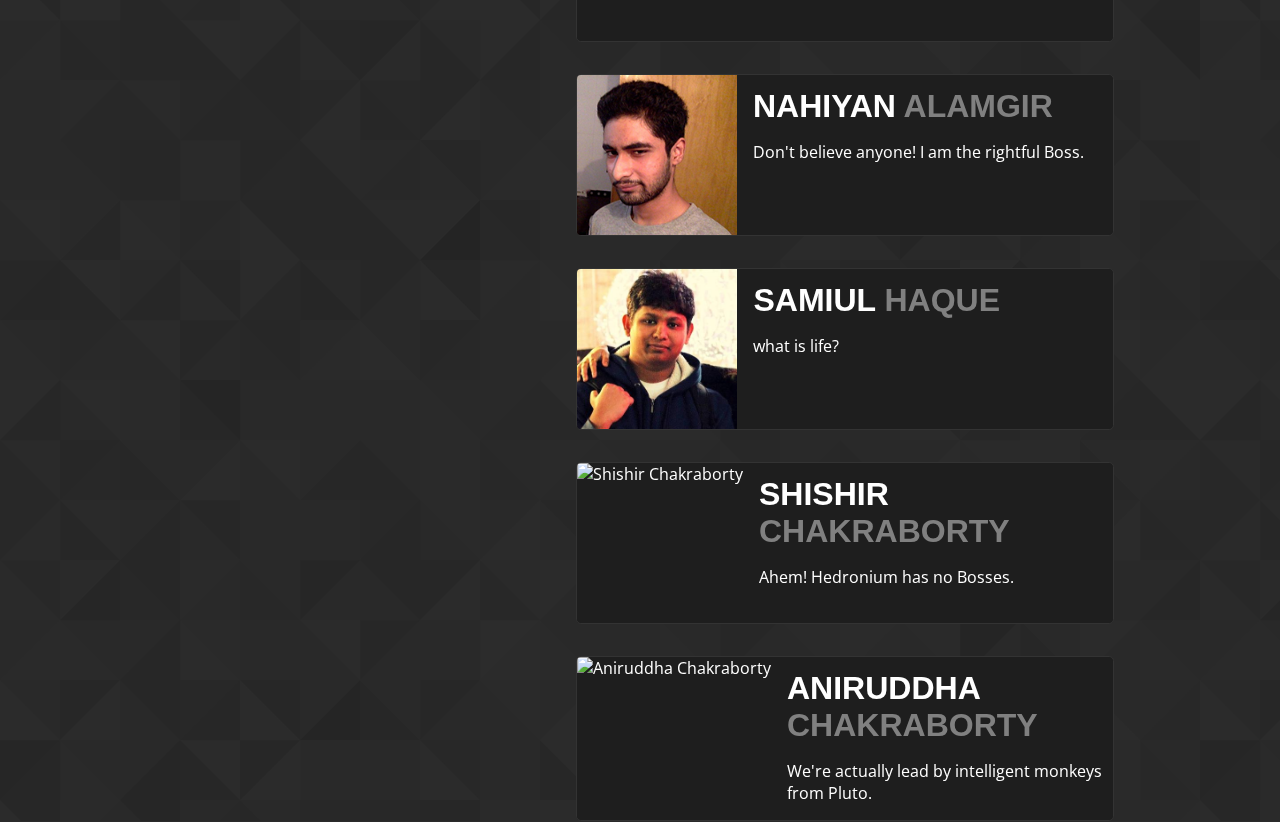
==== commit 11067d6e: "Update index.htm" ====
--- a/index.htm
+++ b/index.htm
@@ -130,17 +130,6 @@
 				</div>
 				<div class="face">
 					<div class="pic">
-						<img src="images/faces/apu.jpg" alt="Nazmul Islam Apu">
-					</div>
-					<h3>Nazmul Islam <em>Apu</em></h3>
-					<p>Really? (-_-) &nbsp;<b style="color: #666;">@omran</b></p>
-					<div class="social">
-						<a href="https://www.facebook.com/nazmulislam.apu.1" class="icon-facebook" target="_blank"></a>
-						<a href="https://github.com/apunazmul" class="icon-github" target="_blank"></a>
-					</div>
-				</div>
-				<div class="face">
-					<div class="pic">
 						<img src="images/faces/nahiyan.jpg" alt="Nahiyan Alamgir">
 					</div>
 					<h3><em>Nahiyan</em> Alamgir</h3>
@@ -153,12 +142,12 @@
 				</div>
 				<div class="face">
 					<div class="pic">
-					    <img src="https://drive.google.com/file/d/0B-f-XwTPeUx3MmRQNWZvaVZWTGM/view?usp=sharing" alt="Samiul Haque">
+					    <img src="images/faces/samiul.jpg" alt="Samiul Haque">
 					</div>
 					<h3><em>Samiul</em> Haque</h3>
-			        <p>what is life?</p>
-			        <div class="social">
-				        <a href="https://www.facebook.com/Samiul.Haque007" class="icon-facebook" target="_blank"></a>
+			        	<p>what is life?</p>
+			        	<div class="social">
+				        	<a href="https://www.facebook.com/Samiul.Haque007" class="icon-facebook" target="_blank"></a>
 						<a href="https://github.com/ViperXYZ" class="icon-github" target="_blank"></a>
 						<a href="https://twitter.com/SamHaque97" class="icon-twitter" target="_blank"></a>					
 					</div>
@@ -186,18 +175,6 @@
 						<a href="http://anichakraborty.me" class="icon-web" target="_blank"></a>
 					</div>
 				</div>
-				<div class="face">
-					<div class="pic">
-						<img src="images/faces/khaled.jpg" alt="Aniruddha Chakraborty">
-					</div>
-					<h3><em>Khaled</em> Mohammad</h3>
-					<p>Ssshh. Don't tell anyone; I secretly govern this team.</p>
-					<div class="social">
-						<a href="https://www.facebook.com/itskhaledmohammad" class="icon-facebook" target="_blank"></a>
-						<a href="https://github.com/itskhaledmohammad" class="icon-github" target="_blank"></a>
-						<a href="https://twitter.com/itskhaledmd" class="icon-twitter" target="_blank"></a>
-					</div>
-				</div>
 			</div>
 		</section>
 	</main>
